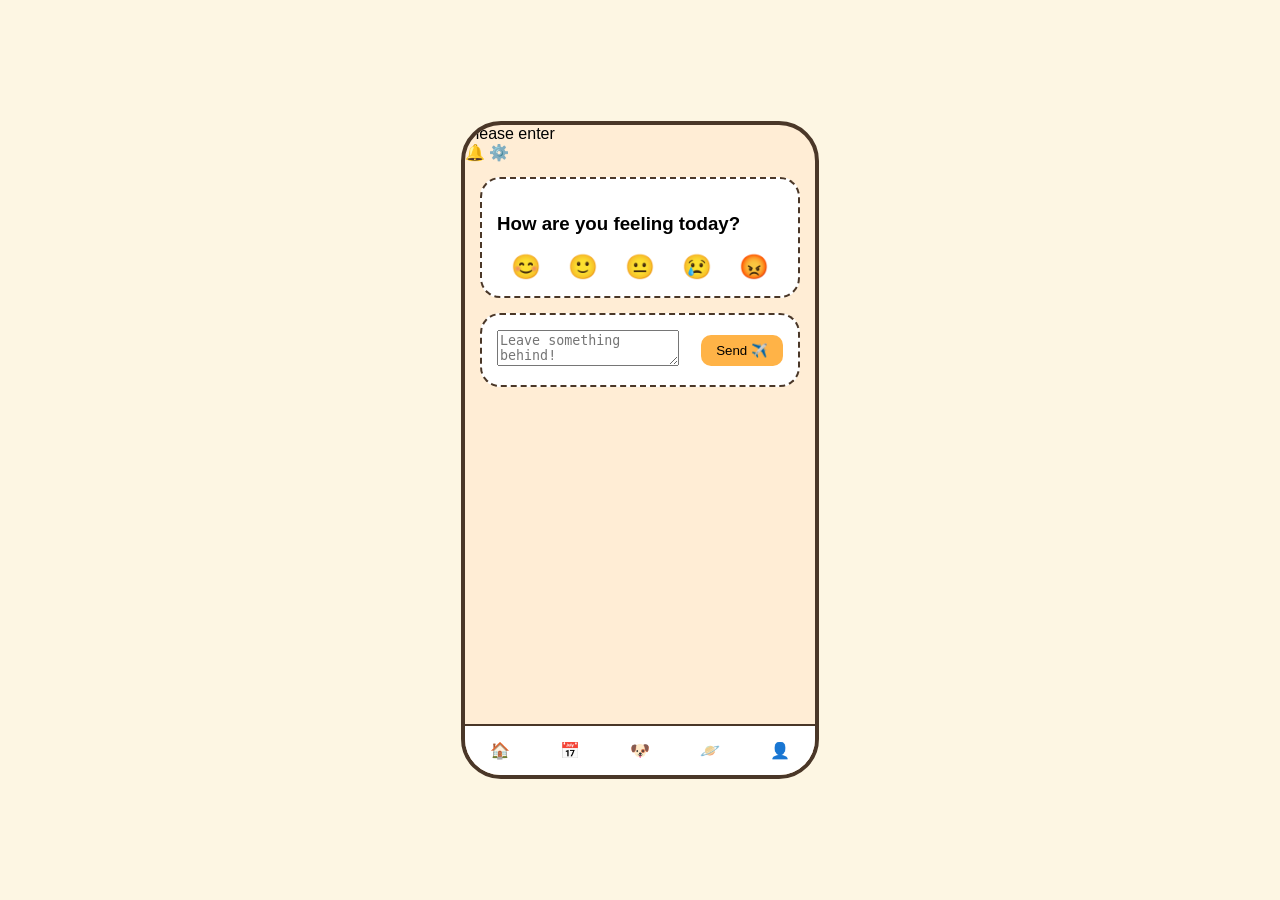
==== index.html @ 4158c377 "added design assets from figma" ====
<!DOCTYPE html>
<html lang="en">
<head>
    <meta charset="UTF-8">
    <meta name="viewport" content="width=device-width, initial-scale=1.0">
    <title>PAWS App</title>
    <link rel="stylesheet" href="style.css">
</head>
<body>
    <div class="mobile-frame">
        <header class="header">
            <div class="search-bar">Please enter</div>
            <div class="icons">🔔 ⚙️</div>
        </header>

        <main class="main-content">
            <div class="card mood-card">
                <h3>How are you feeling today?</h3>
                <div class="emoji-row">
                    <span>😊</span><span>🙂</span><span>😐</span><span>😢</span><span>😡</span>
                </div>
            </div>

            <div class="card input-card">
                <textarea placeholder="Leave something behind!"></textarea>
                <button class="send-btn">Send ✈️</button>
            </div>
        </main>

        <nav class="nav-bar">
            <span>🏠</span><span>📅</span><span class="center-dog">🐶</span><span>🪐</span><span>👤</span>
        </nav>
    </div>
</body>
</html>
---- style.css ----
body {
    background-color: #fdf6e3;
    display: flex;
    justify-content: center;
    align-items: center;
    height: 100vh;
    margin: 0;
    font-family: 'Comic Sans MS', cursive, sans-serif;
}

.mobile-frame {
    width: 350px;
    height: 650px;
    background: #FFEDD5; /* Your light orange bg */
    border: 4px solid #4A3728;
    border-radius: 40px;
    position: relative;
    display: flex;
    flex-direction: column;
    overflow: hidden;
}

.card {
    background: white;
    margin: 15px;
    padding: 15px;
    border: 2px dashed #4A3728;
    border-radius: 20px;
}

.emoji-row {
    display: flex;
    justify-content: space-around;
    font-size: 24px;
    margin-top: 10px;
}

.nav-bar {
    position: absolute;
    bottom: 0;
    width: 100%;
    background: white;
    display: flex;
    justify-content: space-around;
    padding: 15px 0;
    border-top: 2px solid #4A3728;
}

.send-btn {
    background: #FFB347;
    border: none;
    padding: 8px 15px;
    border-radius: 10px;
    float: right;
    margin-top: 5px;
}
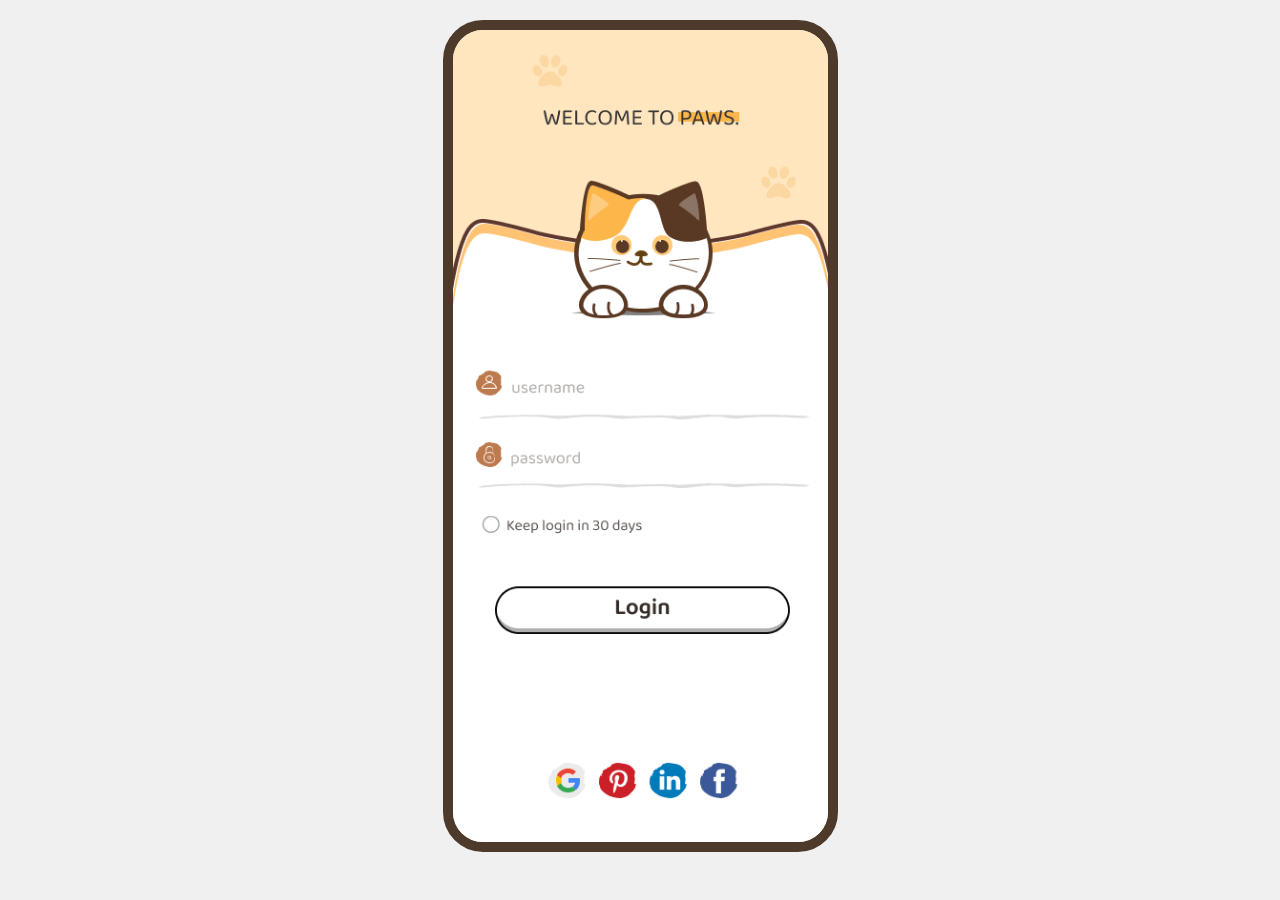
==== commit 966da92f: "added profile page and fixed overall layout" ====
--- a/index.html
+++ b/index.html
@@ -1,35 +1,15 @@
 <!DOCTYPE html>
-<html lang="en">
+<html>
 <head>
-    <meta charset="UTF-8">
-    <meta name="viewport" content="width=device-width, initial-scale=1.0">
-    <title>PAWS App</title>
     <link rel="stylesheet" href="style.css">
 </head>
 <body>
-    <div class="mobile-frame">
-        <header class="header">
-            <div class="search-bar">Please enter</div>
-            <div class="icons">🔔 ⚙️</div>
-        </header>
-
-        <main class="main-content">
-            <div class="card mood-card">
-                <h3>How are you feeling today?</h3>
-                <div class="emoji-row">
-                    <span>😊</span><span>🙂</span><span>😐</span><span>😢</span><span>😡</span>
-                </div>
-            </div>
-
-            <div class="card input-card">
-                <textarea placeholder="Leave something behind!"></textarea>
-                <button class="send-btn">Send ✈️</button>
-            </div>
-        </main>
-
-        <nav class="nav-bar">
-            <span>🏠</span><span>📅</span><span class="center-dog">🐶</span><span>🪐</span><span>👤</span>
-        </nav>
+    <div class="phone-frame">
+        <div class="app-content">
+            <a href="homepage.html">
+                <img src="image/Sign in.png" class="full-screen-img">
+            </a>
+        </div>
     </div>
 </body>
 </html>
--- a/style.css
+++ b/style.css
@@ -1,56 +1,65 @@
+:root {
+    --paws-cream: #fdf5e6;
+    --paws-brown: #4d3a2b;
+}
+
 body {
-    background-color: #fdf6e3;
+    background-color: #f0f0f0;
     display: flex;
     justify-content: center;
-    align-items: center;
-    height: 100vh;
+    padding-top: 20px;
     margin: 0;
-    font-family: 'Comic Sans MS', cursive, sans-serif;
+    font-family: sans-serif;
 }
 
-.mobile-frame {
-    width: 350px;
-    height: 650px;
-    background: #FFEDD5; /* Your light orange bg */
-    border: 4px solid #4A3728;
+.phone-frame {
+    width: 375px;
+    height: 812px;
+    background-color: var(--paws-cream);
+    border: 10px solid var(--paws-brown);
     border-radius: 40px;
     position: relative;
+    overflow: hidden;
     display: flex;
     flex-direction: column;
-    overflow: hidden;
 }
 
-.card {
-    background: white;
-    margin: 15px;
-    padding: 15px;
-    border: 2px dashed #4A3728;
-    border-radius: 20px;
+.app-content {
+    flex: 1;
+    overflow-y: auto;
+    position: relative;
 }
 
-.emoji-row {
-    display: flex;
-    justify-content: space-around;
-    font-size: 24px;
-    margin-top: 10px;
+.full-screen-img {
+    width: 100%;
+    display: block;
 }
 
-.nav-bar {
-    position: absolute;
-    bottom: 0;
-    width: 100%;
+.bottom-nav {
+    height: 70px;
     background: white;
     display: flex;
     justify-content: space-around;
-    padding: 15px 0;
-    border-top: 2px solid #4A3728;
+    align-items: center;
+    border-top: 2px solid #ddd;
 }
 
-.send-btn {
-    background: #FFB347;
-    border: none;
-    padding: 8px 15px;
+.bottom-nav a {
+    text-decoration: none;
+    font-size: 25px;
+}
+
+/* For the Check-in Textbox */
+.input-area {
+    position: absolute;
+    top: 550px;
+    width: 100%;
+    text-align: center;
+}
+
+textarea {
+    width: 80%;
+    height: 80px;
     border-radius: 10px;
-    float: right;
-    margin-top: 5px;
+    border: 1px solid var(--paws-brown);
 }
